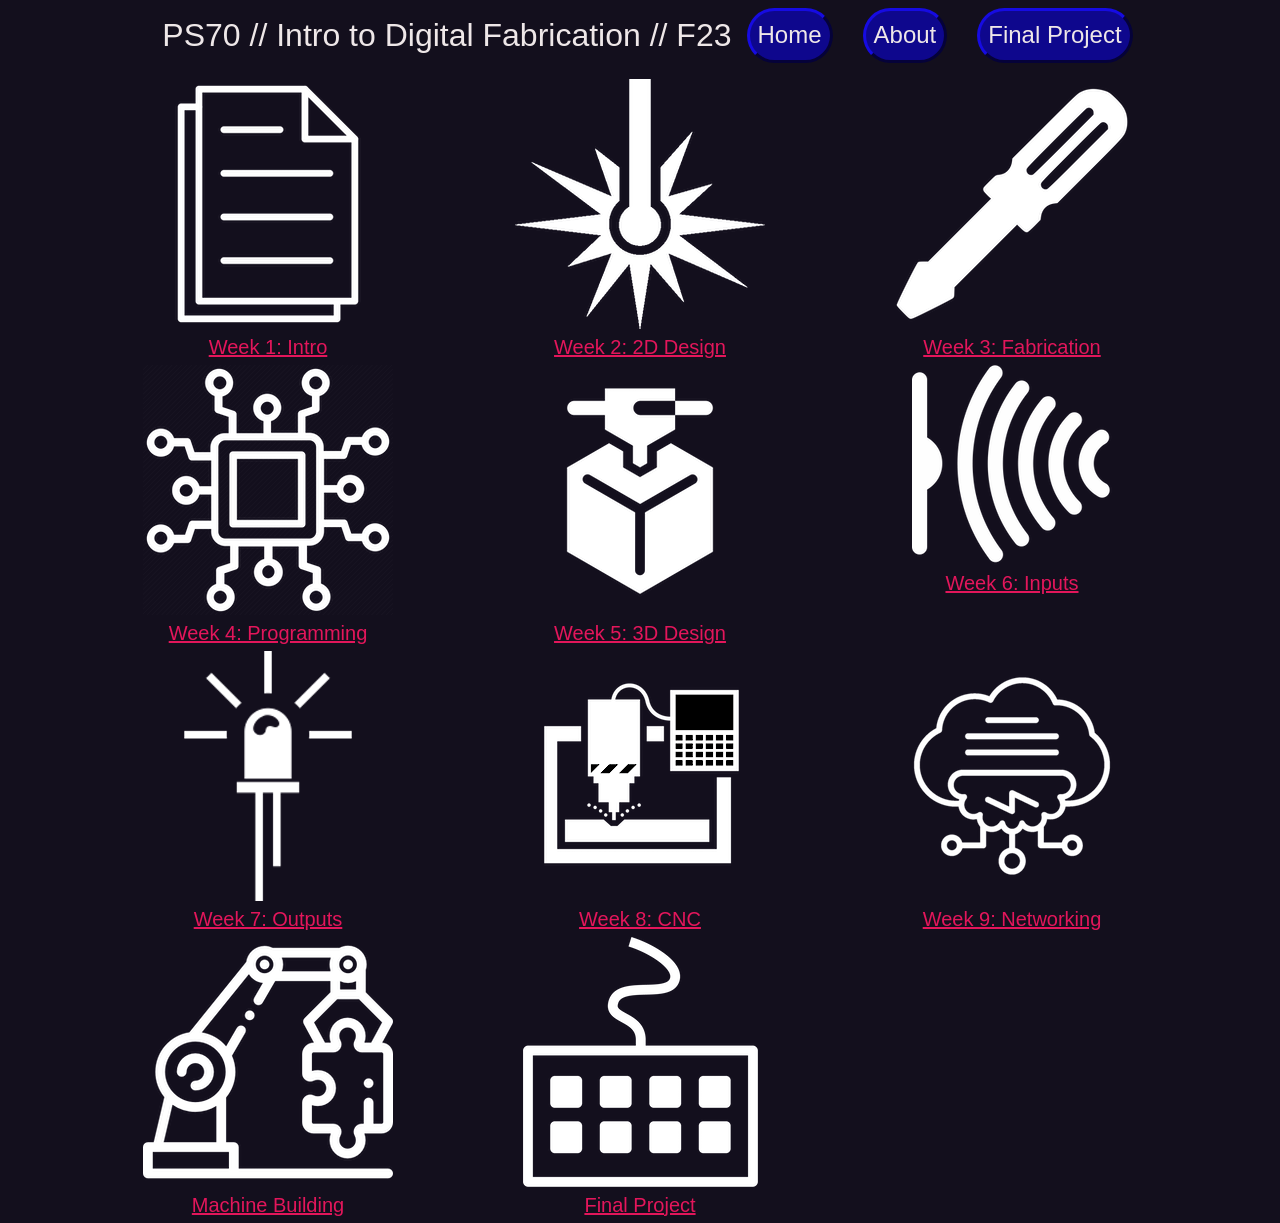
==== index.html @ 72fe2fed "Clarrisa Stewart template copy" ====
<!DOCTYPE html>
<html lang="en">

<title>PS70: Intro to Digital Fabrication </title>
<link href="https://cdn.jsdelivr.net/npm/bootstrap@5.1.1/dist/css/bootstrap.min.css" rel="stylesheet">
  <link href="./style.css" rel="stylesheet">

<nav class="navbar navbar-expand-sm navbar-dark" style="background-color: #130F1D; color: #EEE7E8;">
  <div style="align-items: center; justify-content: center;" class="container-fluid">
    <div class="flexrow">
      <h2 class="nav-title">PS70 // Intro to Digital Fabrication // F23</h2>
    </div>
    <div class="navbar-nav">
      <h4><a class="nav-link" href="./index.html">Home</a></h4>
      <h4><a class="nav-link" href="./about.html">About</a></h4>
      <h4><a class="nav-link" href="./13_finalproject/index.html">Final Project</a></h4>
    </div>
  </div>
</nav>

<body>

<xmp style="display:none;">

<div class="container-fluid bg-3 text-center">
  
  <div class="row">
    <div class="col-sm-4">
      ![icon of a stack of paper](./01_intro/paper.png) 
      <br>[Week 1: Intro](./01_intro/index.html)
    </div>
    <div class="col-sm-4">
      ![laser beam](./02_2Ddesign/laser.png) 
      <br>[Week 2: 2D Design](./02_2Ddesign/index.html)
    </div>
    <div class="col-sm-4">
      ![screwdriver](./screwdriver.png) 
      <br>[Week 3: Fabrication](./03_fabrication/index.html)
    </div>
  </div>
  <div class="row">
    <div class="col-sm-4">
      ![processor](./processor.png) 
      <br>[Week 4: Programming](./04_microcontroller/index.html)
    </div>
    <div class="col-sm-4">
      ![printer](./printer.png) 
      <br>[Week 5: 3D Design](./05_3Ddesign/index.html)
    </div>
    <div class="col-sm-4">
      ![sensor](./sensor-smaller.png) 
      <br>[Week 6: Inputs](./06_inputs/index.html)
    </div>
  </div>
  <div class="row">
    <div class="col-sm-4">
      ![led](./led.png) 
      <br>[Week 7: Outputs](./07_outputs/index.html)
    </div>
    <div class="col-sm-4">
      ![cnc machine](./cnc.png) 
      <br>[Week 8: CNC](./08_cnc/index.html)
    </div>
    <div class="col-sm-4">
      ![cloud](./cloud.png) 
      <br>[Week 9: Networking](./09_networking/index.html)
    </div>
  </div>
  <div class="row">
    <div class="col-sm-4">
      ![machine](./machine.png) 
      <br>[Machine Building](./10_machine/index.html)
    </div>
    <div class="col-sm-4">
      ![finalproject](./finalproject.png) 
      <br>[Final Project](./13_finalproject/index.html)
    </div>
  </div>
</div>


</xmp>
</body>

<script src="./strapdown.js"></script>
<script src="https://cdn.jsdelivr.net/npm/bootstrap@5.0.2/dist/js/bootstrap.bundle.min.js" ></script>

</html>
---- style.css ----
body {
    font: 20px "Gill Sans", Verdana, sans-serif;
    line-height: 1.8;
    color: #EEE7E8;
    background-color: #130F1D;
    padding-top: 0px !important;
  }

.textcontainer {
  padding: 2% 10%;;
}

p {font-size: 16px;}
.margin {margin-bottom: 30px;}

a {
  color: #E3165B;
}

.container-fluid {
  padding: 0px;
  /*padding-bottom: 70px;*/
}

nav {
  background-color: #130F1D;
  color: #EEE7E8;
  padding: 50px 0px;
}

.navbar-nav {
  display: flex;
  justify-content: flex-start;
  gap: 30px;
}

.nav-title{
  margin-left: 15px;
  margin-right: 15px;
  color: #EEE7E8;
}

.nav-link {
  border: 3px outset #0E078D;
  border-radius: 40px;
  padding: 10px 30px;
  background-color: #0E078D;
  color: #EEE7E8;
  transition: 0.3s;
}

.nav-link:hover {
  border: 3px inset #E3165B;
  border-radius: 40px;
  padding: 10px 30px;
  background-color: #0E078D;
  transition: 0.3s;
}

#btn {
  border: 3px outset #0E078D;
  border-radius: 40px;
  padding: 10px 30px;
  background-color: #0E078D;
  color: #EEE7E8;
  transition: 0.3s;
}

#btn:hover {
  border: 3px inset #E3165B;
  border-radius: 40px;
  padding: 10px 30px;
  background-color: #0E078D;
  transition: 0.3s;
}

.row {
  margin: auto auto;
}

.flexrow {
  display: flex;
  justify-content: space-evenly;
}

.center-row {
  display: flex;
  justify-content: center;
}

code {
  background-color: #2d2b33;
  color: #EEE7E8;
  font-family: 'Courier New', Courier, monospace;
}

.caption {
  color: gray;
  font-size: 16px;
  text-align: center;
  font-style: italic;
}

#aboutme {
  padding: 20px;
}
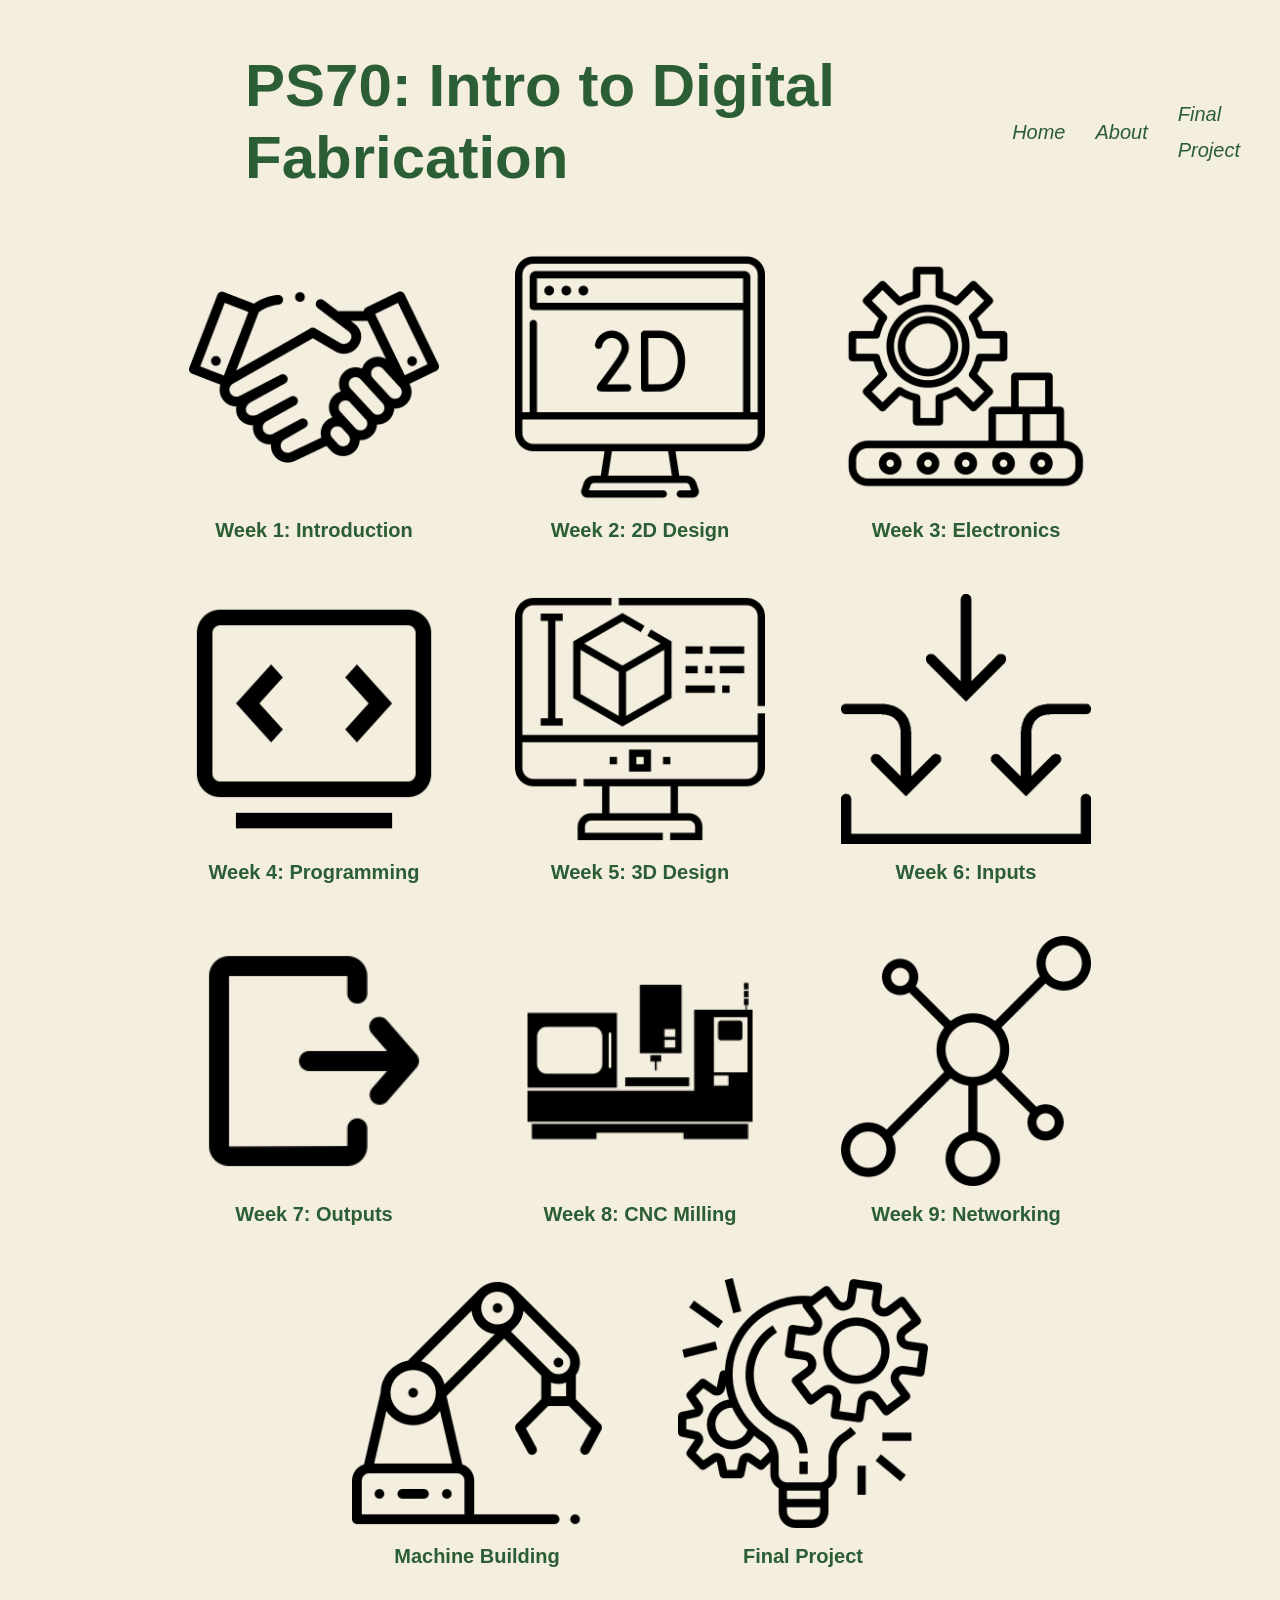
==== commit ed13fb97: "Updated format & contents" ====
--- a/index.html
+++ b/index.html
@@ -1,88 +1,129 @@
 <!DOCTYPE html>
 <html lang="en">
 
-<title>PS70: Intro to Digital Fabrication </title>
-<link href="https://cdn.jsdelivr.net/npm/bootstrap@5.1.1/dist/css/bootstrap.min.css" rel="stylesheet">
-  <link href="./style.css" rel="stylesheet">
+<head>
+    <meta charset="UTF-8">
+    <meta name="viewport" content="width=device-width, initial-scale=1.0">
+    <title>PS70: Intro to Digital Fabrication</title>
 
-<nav class="navbar navbar-expand-sm navbar-dark" style="background-color: #130F1D; color: #EEE7E8;">
-  <div style="align-items: center; justify-content: center;" class="container-fluid">
-    <div class="flexrow">
-      <h2 class="nav-title">PS70 // Intro to Digital Fabrication // F23</h2>
-    </div>
-    <div class="navbar-nav">
-      <h4><a class="nav-link" href="./index.html">Home</a></h4>
-      <h4><a class="nav-link" href="./about.html">About</a></h4>
-      <h4><a class="nav-link" href="./13_finalproject/index.html">Final Project</a></h4>
-    </div>
-  </div>
-</nav>
+    <link href="https://cdn.jsdelivr.net/npm/bootstrap@5.1.1/dist/css/bootstrap.min.css" rel="stylesheet">
+    <link href="./style.css" rel="stylesheet">
+</head>
 
 <body>
 
-<xmp style="display:none;">
+<nav>
+    <div class="container-fluid nav-container">
+        <div class="flexrow">
+            <h2 class="nav-title">PS70: Intro to Digital Fabrication</h2>
+        </div>
 
-<div class="container-fluid bg-3 text-center">
-  
-  <div class="row">
-    <div class="col-sm-4">
-      ![icon of a stack of paper](./01_intro/paper.png) 
-      <br>[Week 1: Intro](./01_intro/index.html)
+        <div class="navbar-links">
+            <a class="nav-link" href="./index.html">Home</a>
+            <a class="nav-link" href="./about.html">About</a>
+            <a class="nav-link" href="./13_finalproject/index.html">Final Project</a>
+        </div>
     </div>
-    <div class="col-sm-4">
-      ![laser beam](./02_2Ddesign/laser.png) 
-      <br>[Week 2: 2D Design](./02_2Ddesign/index.html)
+</nav>
+
+<div class="container-fluid bg-3 text-center week-grid">
+
+    <div class="row">
+
+        <div class="col-sm-3">
+            <a href="./01_intro/index.html" class="week-card">
+                <img src="./01_intro/intro-handshake.png" alt="Week 1 Intro">
+                <p>Week 1: Introduction</p>
+            </a>
+        </div>
+
+        <div class="col-sm-3">
+            <a href="./02_2Ddesign/index.html" class="week-card">
+                <img src="./02_2Ddesign/2D-design.png" alt="Week 2 Design">
+                <p>Week 2: 2D Design</p>
+            </a>
+        </div>
+
+        <div class="col-sm-3">
+            <a href="./03_fabrication/index.html" class="week-card">
+                <img src="./03_fabrication/fabrication.png" alt="Week 3 Fabrication">
+                <p>Week 3: Electronics</p>
+            </a>
+        </div>
+
     </div>
-    <div class="col-sm-4">
-      ![screwdriver](./screwdriver.png) 
-      <br>[Week 3: Fabrication](./03_fabrication/index.html)
+
+    <div class="row">
+
+        <div class="col-sm-3">
+            <a href="./04_microcontroller/index.html" class="week-card">
+                <img src="./04_microcontroller/programming.png" alt="Week 4 Programming">
+                <p>Week 4: Programming</p>
+            </a>
+        </div>
+
+        <div class="col-sm-3">
+            <a href="./05_3Ddesign/index.html" class="week-card">
+                <img src="./05_3Ddesign/3D-design.png" alt="Week 5 3D Design">
+                <p>Week 5: 3D Design</p>
+            </a>
+        </div>
+
+        <div class="col-sm-3">
+            <a href="./06_inputs/index.html" class="week-card">
+                <img src="./06_inputs/inputs.png" alt="Week 6 Inputs">
+                <p>Week 6: Inputs</p>
+            </a>
+        </div>
+
     </div>
-  </div>
-  <div class="row">
-    <div class="col-sm-4">
-      ![processor](./processor.png) 
-      <br>[Week 4: Programming](./04_microcontroller/index.html)
+
+    <div class="row">
+
+        <div class="col-sm-3">
+            <a href="./07_outputs/index.html" class="week-card">
+                <img src="./07_outputs/outputs.png" alt="Week 7 Outputs">
+                <p>Week 7: Outputs</p>
+            </a>
+        </div>
+
+        <div class="col-sm-3">
+            <a href="./08_cnc/index.html" class="week-card">
+                <img src="./08_cnc/cnc.png" alt="Week 8 CNC">
+                <p>Week 8: CNC Milling</p>
+            </a>
+        </div>
+
+        <div class="col-sm-3">
+            <a href="./09_networking/index.html" class="week-card">
+                <img src="./09_networking/networking.png" alt="Week 9 Networking">
+                <p>Week 9: Networking</p>
+            </a>
+        </div>
+
     </div>
-    <div class="col-sm-4">
-      ![printer](./printer.png) 
-      <br>[Week 5: 3D Design](./05_3Ddesign/index.html)
+
+    <div class="row">
+
+        <div class="col-sm-3">
+            <a href="./10_machine/index.html" class="week-card">
+                <img src="./10_machine/machine-building.png" alt="Machine Building">
+                <p>Machine Building</p>
+            </a>
+        </div>
+
+        <div class="col-sm-3">
+            <a href="./13_finalproject/index.html" class="week-card">
+                <img src="./13_finalproject/final-project.png" alt="Final Project">
+                <p>Final Project</p>
+            </a>
+        </div>
+
     </div>
-    <div class="col-sm-4">
-      ![sensor](./sensor-smaller.png) 
-      <br>[Week 6: Inputs](./06_inputs/index.html)
-    </div>
-  </div>
-  <div class="row">
-    <div class="col-sm-4">
-      ![led](./led.png) 
-      <br>[Week 7: Outputs](./07_outputs/index.html)
-    </div>
-    <div class="col-sm-4">
-      ![cnc machine](./cnc.png) 
-      <br>[Week 8: CNC](./08_cnc/index.html)
-    </div>
-    <div class="col-sm-4">
-      ![cloud](./cloud.png) 
-      <br>[Week 9: Networking](./09_networking/index.html)
-    </div>
-  </div>
-  <div class="row">
-    <div class="col-sm-4">
-      ![machine](./machine.png) 
-      <br>[Machine Building](./10_machine/index.html)
-    </div>
-    <div class="col-sm-4">
-      ![finalproject](./finalproject.png) 
-      <br>[Final Project](./13_finalproject/index.html)
-    </div>
-  </div>
+
 </div>
 
+<script src="https://cdn.jsdelivr.net/npm/bootstrap@5.0.2/dist/js/bootstrap.bundle.min.js"></script>
 
-</xmp>
 </body>
-
-<script src="./strapdown.js"></script>
-<script src="https://cdn.jsdelivr.net/npm/bootstrap@5.0.2/dist/js/bootstrap.bundle.min.js" ></script>
-
 </html>
--- a/style.css
+++ b/style.css
@@ -1,13 +1,12 @@
 body {
-    font: 20px "Gill Sans", Verdana, sans-serif;
-    line-height: 1.8;
-    color: #EEE7E8;
-    background-color: #130F1D;
-    padding-top: 0px !important;
-  }
+  font: 20px "Palatino", Verdana, sans-serif;
+  line-height: 1.8;
+  color: #3F3A36;
+  background-color: #F3EEDD;
+}
 
 .textcontainer {
-  padding: 2% 10%;;
+  padding: 2% 10%;
 }
 
 p {font-size: 16px;}
@@ -18,69 +17,60 @@
 }
 
 .container-fluid {
-  padding: 0px;
-  /*padding-bottom: 70px;*/
+  padding: 0;
 }
 
 nav {
-  background-color: #130F1D;
+  background-color: #F3EEDD;
   color: #EEE7E8;
   padding: 50px 0px;
-}
-
-.navbar-nav {
-  display: flex;
-  justify-content: flex-start;
-  gap: 30px;
 }
 
 .nav-title{
   margin-left: 15px;
   margin-right: 15px;
-  color: #EEE7E8;
+  color: #2B5E34;
+  font-size: 60px;
+  font-weight: bold;
+}
+
+.nav-container {
+  display: flex;
+  align-items: center;
+
+  padding-left: 230px;
+  padding-right: 40px;
 }
 
 .nav-link {
-  border: 3px outset #0E078D;
-  border-radius: 40px;
-  padding: 10px 30px;
-  background-color: #0E078D;
-  color: #EEE7E8;
-  transition: 0.3s;
+  background: none;
+  border: none;
+  padding: 0;
+  color: #2B5E34;
+  text-decoration: none;
+  font-size: 20px;
+  font-style: italic;
+  transition: 0.2s;
 }
 
 .nav-link:hover {
-  border: 3px inset #E3165B;
-  border-radius: 40px;
-  padding: 10px 30px;
-  background-color: #0E078D;
-  transition: 0.3s;
+  color: #1F4D3A;
+  text-decoration: underline;
 }
 
-#btn {
-  border: 3px outset #0E078D;
-  border-radius: 40px;
-  padding: 10px 30px;
-  background-color: #0E078D;
-  color: #EEE7E8;
-  transition: 0.3s;
-}
+.navbar-links {
+  display: flex;
+  justify-content: flex-start;
+  gap: 30px;
 
-#btn:hover {
-  border: 3px inset #E3165B;
-  border-radius: 40px;
-  padding: 10px 30px;
-  background-color: #0E078D;
-  transition: 0.3s;
+  margin-left: 60px;
+  align-items: center;
+  transform: translateY(6px);
 }
 
 .row {
-  margin: auto auto;
-}
-
-.flexrow {
-  display: flex;
-  justify-content: space-evenly;
+  justify-content: center;
+  margin-bottom: 30px;
 }
 
 .center-row {
@@ -103,4 +93,104 @@
 
 #aboutme {
   padding: 20px;
-}+}
+
+
+.week-card img {
+    width: 250px;
+    height: auto;
+    transition: transform 0.25s ease;
+}
+
+.week-card:hover img {
+    transform: scale(1.12);
+}
+
+.week-card p {
+    font-size: 20px;
+    font-weight: bold;
+    color: #2B5E34;
+    margin-top: 10px;
+}
+
+.week-card {
+    display: flex;
+    flex-direction: column;
+    align-items: center;
+    text-decoration: none;
+}
+
+h3 {
+    color: #2B5E34;
+    font-size: 36px;
+    font-weight: bold;
+}
+
+.page-title {
+    margin-left: 70px;
+    color: #2B5E34;
+    font-size: 40px;
+    font-weight: bold;
+}
+
+.page-subheading {
+    margin-left: 70px;
+    color: #3F3A36;
+    font-size: 25px;
+}
+
+.page-writing {
+    margin-left: 70px;
+    color: #3F3A36;
+    font-size: 16px;
+}
+
+.page-align {
+  margin-left: 70px;
+  color: #3F3A36;
+}
+
+.about-photo {
+    margin-left: 70px;   /* increase or decrease this */
+}
+
+.image-row {
+    display: flex;
+    justify-content: center;
+    gap: 30px;
+    margin-top: 20px;
+}
+
+.image-row img,
+.image-row video {
+    width: 350px;
+    height: auto;
+}
+
+/* --------- Animations ------- */
+nav {
+  opacity: 0;
+  transform: translateY(-10px);
+  animation: navDropIn 1.2s ease-out forwards;
+}
+
+.week-grid {
+  opacity: 0;
+  transform: translateY(-15px);
+  animation: gridFadeIn 1s ease-out forwards;
+  animation-delay: 0.5s; /* starts after navbar finishes */
+}
+
+@keyframes navDropIn {
+  to {
+    opacity: 1;
+    transform: translateY(0);
+  }
+}
+
+@keyframes gridFadeIn {
+  to {
+    opacity: 1;
+    transform: translateY(0);
+  }
+}
